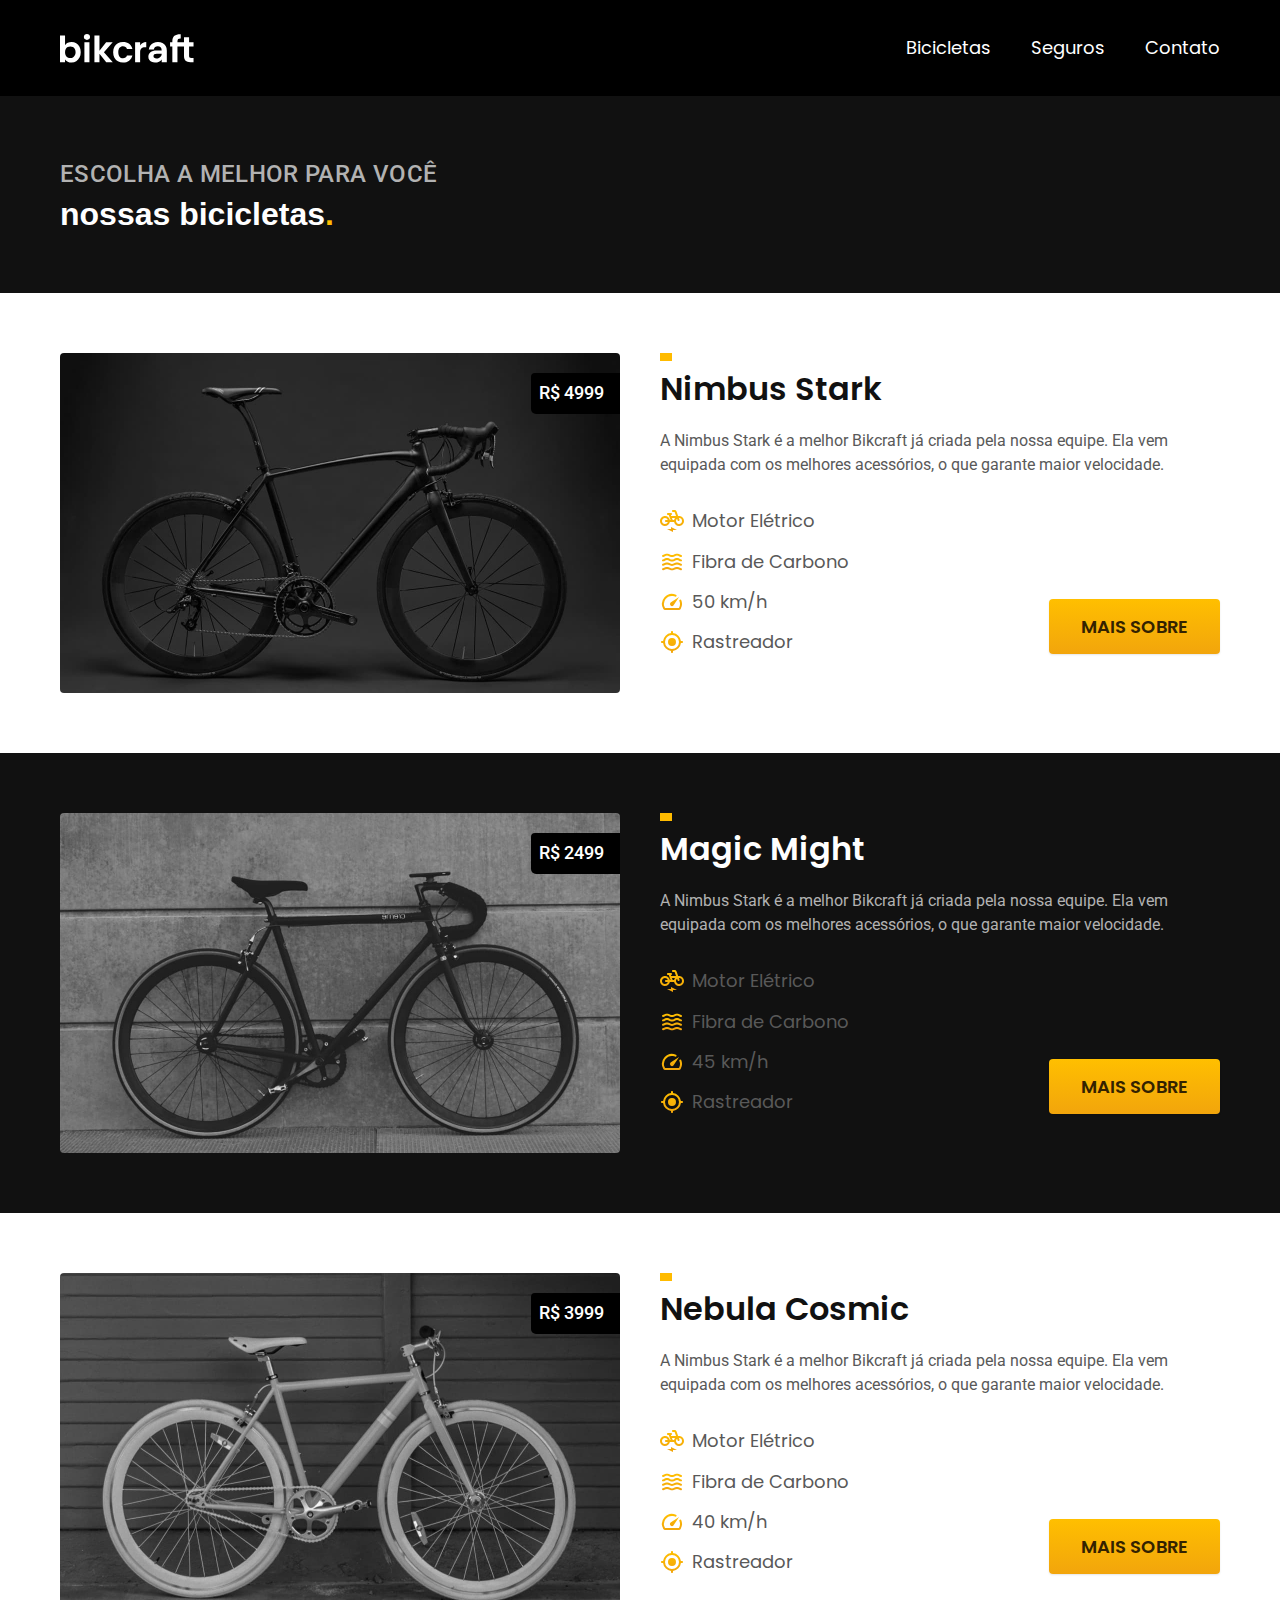
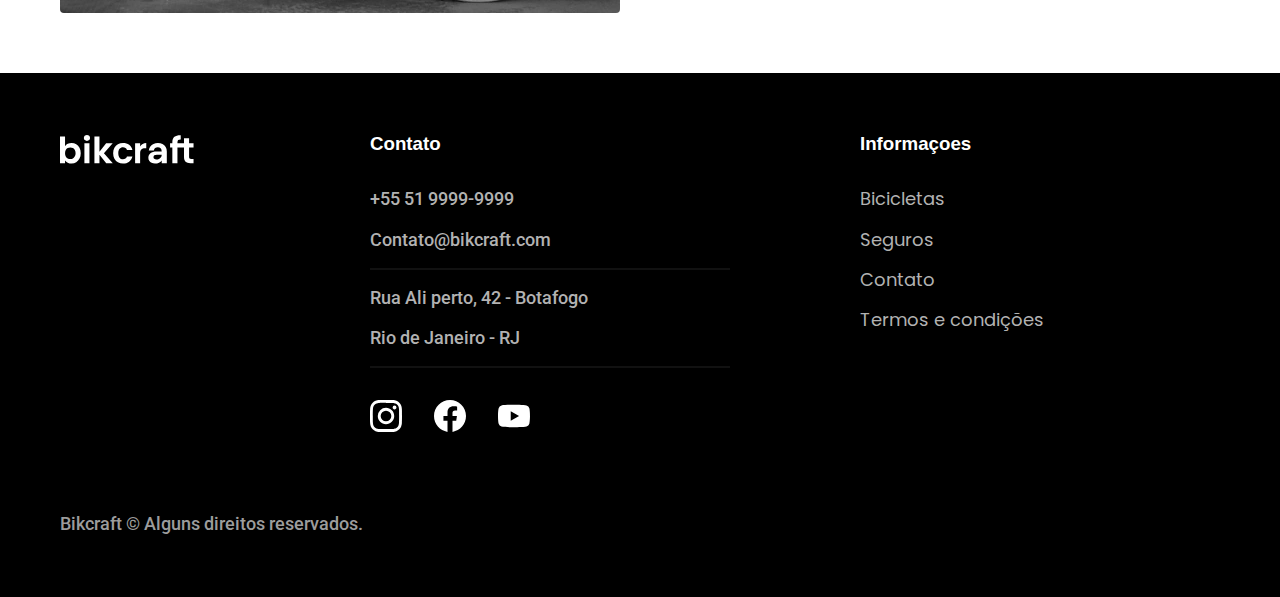
==== bicicletas.html @ 0382ec2f "bicicletas" ====
<!DOCTYPE html>
<html lang="pt-BR">

<head>
  <meta charset="UTF-8">
  <meta http-equiv="X-UA-Compatible" content="IE=edge">
  <meta name="viewport" content="width=device-width, initial-scale=1.0">
  <meta name="description" content="Termos e condições.">
  <title>Bicicletas | Bikcraft</title>

  <link rel="stylesheet" href="./css/style.css">

  <link rel="preconnect" href="https://fonts.googleapis.com">
  <link rel="preconnect" href="https://fonts.gstatic.com" crossorigin>
  <link href="https://fonts.googleapis.com/css2?family=Merriweather:ital,wght@1,900&family=Poppins:wght@400;600&family=Roboto:wght@400;500&display=swap" rel="stylesheet">
</head>

<body id="bicicletas">
  <header class="header-bg">
    <div class="header container">
      <a href="./">
        <img src="./img/bikcraft.svg" alt="Bikcraft">
      </a>

      <nav aria-label="primaria">
        <ul class="header-menu font-1-m cor-0">
          <li><a href="./bicicletas.html">Bicicletas</a></li>
          <li><a href="./seguros.html">Seguros</a></li>
          <li><a href="./contato.html">Contato</a></li>
        </ul>
      </nav>
    </div>
  </header>

  <main>
    <div class="titulo-bg">
      <div class="titulo container">
        <p class="font-2-l-b cor-5">Escolha a melhor para você</p>
        <h1 class="fonte-grande cor-0">nossas bicicletas<span class="cor-p1">.</span></h1>
      </div>
    </div>

    <div class="bicicletas container">
      <div class="bicicletas-imagem">
        <img src="./img/bicicletas/nimbus.jpg" alt="Bicicleta preta">
        <span class="font-2-m cor-0">R$ 4999</span>
      </div>
      <div class="bicicletas-conteudo">
        <h2 class="font-1-xl">Nimbus Stark</h2>
        <p class="font-2-s cor-8">A Nimbus Stark é a melhor Bikcraft já criada pela nossa equipe. Ela vem equipada com os melhores acessórios, o que garante maior velocidade.</p>
        <ul class="font-1-m cor-8">
          <li> 
            <img src="./img/icones/eletrica.svg" alt="">
            Motor Elétrico
          </li>
          <li> 
            <img src="./img/icones/carbono.svg" alt="">
            Fibra de Carbono
          </li>
          <li> 
            <img src="./img/icones/velocidade.svg" alt="">
            50 km/h
          </li>
          <li> 
            <img src="./img/icones/rastreador.svg" alt="">
            Rastreador
          </li>
        </ul>
        <a class="botao seta" href="./bicicletas/nimbus.html">Mais Sobre</a>
      </div>
    </div>


    <div class="bicicletas-bg">
      <div class="bicicletas container">
        <div class="bicicletas-imagem">
          <img src="./img/bicicletas/magic.jpg" alt="Bicicleta preta">
          <span class="font-2-m cor-0">R$ 2499</span>
        </div>
        <div class="bicicletas-conteudo">
          <h2 class="font-1-xl cor-0">Magic Might</h2>
          <p class="font-2-s cor-5">A Nimbus Stark é a melhor Bikcraft já criada pela nossa equipe. Ela vem equipada com os melhores acessórios, o que garante maior velocidade.</p>
          <ul class="font-1-m cor-8">
            <li> 
              <img src="./img/icones/eletrica.svg" alt="">
              Motor Elétrico
            </li>
            <li> 
              <img src="./img/icones/carbono.svg" alt="">
              Fibra de Carbono
            </li>
            <li> 
              <img src="./img/icones/velocidade.svg" alt="">
              45 km/h
            </li>
            <li> 
              <img src="./img/icones/rastreador.svg" alt="">
              Rastreador
            </li>
          </ul>
          <a class="botao seta" href="./bicicletas/magic.html">Mais Sobre</a>
        </div>
      </div>
    </div>


    <div class="bicicletas container">
      <div class="bicicletas-imagem">
        <img src="./img/bicicletas/nebula.jpg" alt="Bicicleta branca">
        <span class="font-2-m cor-0">R$ 3999</span>
      </div>
      <div class="bicicletas-conteudo">
        <h2 class="font-1-xl">Nebula Cosmic</h2>
        <p class="font-2-s cor-8">A Nimbus Stark é a melhor Bikcraft já criada pela nossa equipe. Ela vem equipada com os melhores acessórios, o que garante maior velocidade.</p>
        <ul class="font-1-m cor-8">
          <li> 
            <img src="./img/icones/eletrica.svg" alt="">
            Motor Elétrico
          </li>
          <li> 
            <img src="./img/icones/carbono.svg" alt="">
            Fibra de Carbono
          </li>
          <li> 
            <img src="./img/icones/velocidade.svg" alt="">
            40 km/h
          </li>
          <li> 
            <img src="./img/icones/rastreador.svg" alt="">
            Rastreador
          </li>
        </ul>
        <a class="botao seta" href="./bicicletas/nebula.html">Mais Sobre</a>
      </div>
    </div>

  </main>

  <footer class="footer-bg">
    <div class="footer container">
      <img src="./img/bikcraft.svg" alt="Bikcraft">
      <div class="footer-contato">
        <h3 class="font-2-1-b cor-0">Contato</h3>
        <ul class="font-2-m cor-5">
          <li><a href="tel:+555199999999">+55 51 9999-9999</a></li>
          <li><a href="mailto:Contato@bikcraft.com">Contato@bikcraft.com</a></li>
          <li>Rua Ali perto, 42 - Botafogo</li>
          <li>Rio de Janeiro - RJ</li>
        </ul>
        <div class="footer-redes">
          <a href="./">
            <img src="./img/redes/instagram.svg" alt="Instagram">
          </a>
          <a href="./">
            <img src="./img/redes/facebook.svg" alt="Facebook">
          </a>
          <a href="./">
            <img src="./img/redes/youtube.svg" alt="Youtube">
          </a>
        </div>
      </div>
      <div class="footer-informacoes">
        <h3 class="font-2-1-b cor-0">Informaçoes</h3>
        <nav>
          <ul class="font-1-m cor-5">
            <li><a href="./bicicletas.html">Bicicletas</a></li>
            <li><a href="./seguros.html">Seguros</a></li>
            <li><a href="./contato.html">Contato</a></li>
            <li><a href="./termos.html">Termos e condições</a></li>
          </ul>
        </nav>
      </div>
      <p class="footer-copy font-2-m cor-6">Bikcraft © Alguns direitos reservados.</p>
    </div>
  </footer>
</body>

</html>
---- css/style.css ----
@import "./global/global.css";
@import "./utilidades/tipografia.css";
@import "./utilidades/cores.css";

/* Header - footer */
@import "./global/header.css";
@import "./global/footer.css";

/* Utilidades */
@import "./utilidades/componentes.css";

/* HOME */
@import "./home/introducao.css";
@import "./home/tecnologia.css";
@import "./home/parceiros.css";
@import "./home/depoimento.css";

/* Bicicletas */
@import "./bicicletas/bicicletas-lista.css";
@import "./bicicletas/bicicletas.css";

/* Seguros */
@import "./seguros/seguros.css";

/* Termos */
@import "./termos/termos.css";
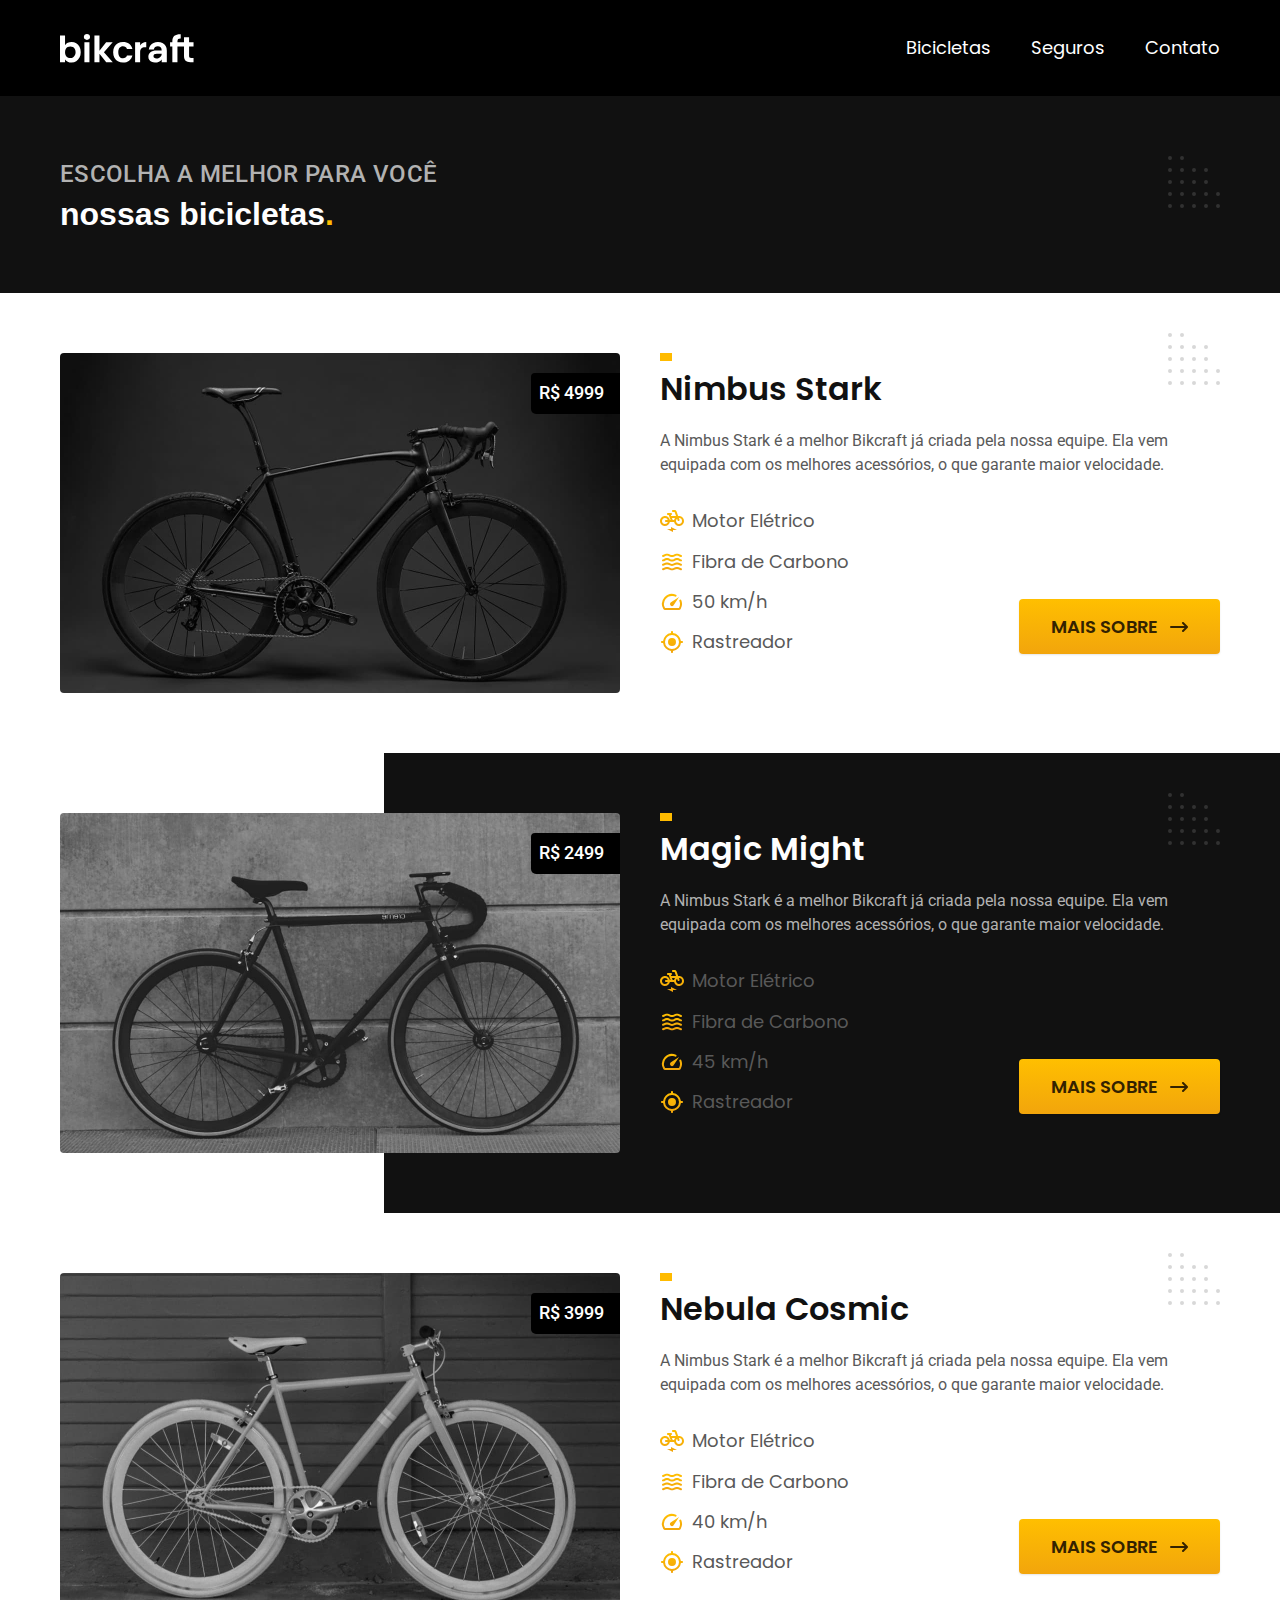
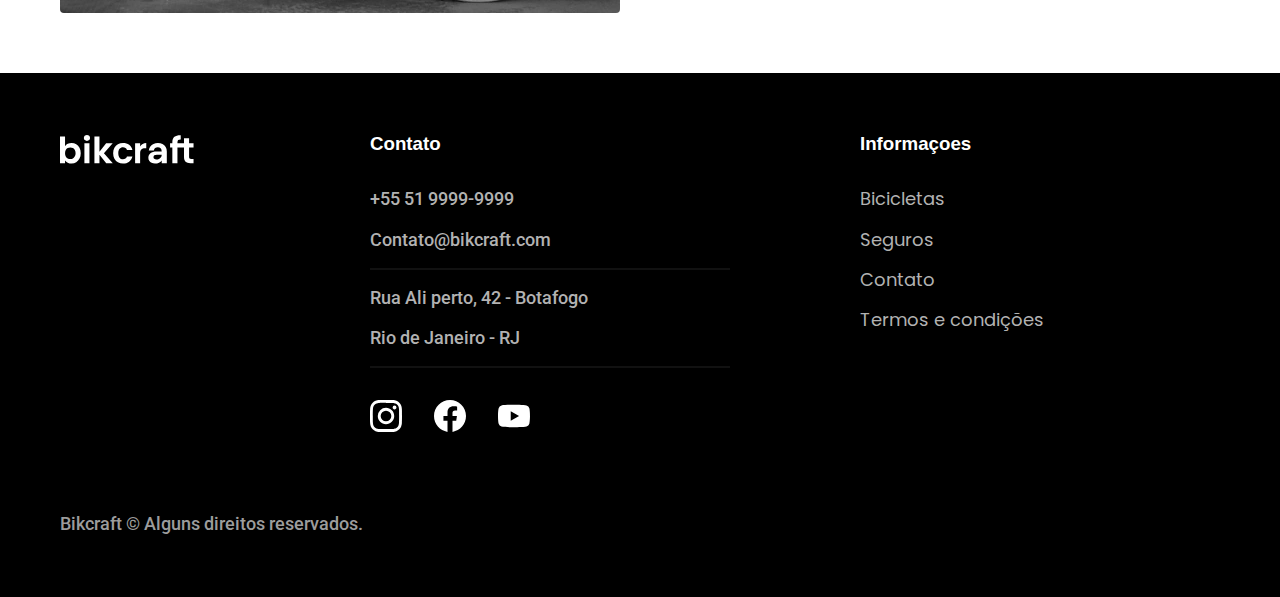
==== commit 51dd045d: "otimizacoes" ====
--- a/bicicletas.html
+++ b/bicicletas.html
@@ -8,6 +8,7 @@
   <meta name="description" content="Termos e condições.">
   <title>Bicicletas | Bikcraft</title>
 
+  <link rel="preload" href="./css/style.css" as="style">
   <link rel="stylesheet" href="./css/style.css">
 
   <link rel="preconnect" href="https://fonts.googleapis.com">
@@ -19,7 +20,7 @@
   <header class="header-bg">
     <div class="header container">
       <a href="./">
-        <img src="./img/bikcraft.svg" alt="Bikcraft">
+        <img src="./img/bikcraft.svg" width="136" height="36" alt="Bikcraft">
       </a>
 
       <nav aria-label="primaria">
@@ -42,27 +43,27 @@
 
     <div class="bicicletas container">
       <div class="bicicletas-imagem">
-        <img src="./img/bicicletas/nimbus.jpg" alt="Bicicleta preta">
+        <img src="./img/bicicletas/nimbus.jpg" width="1120" height="680" alt="Bicicleta preta">
         <span class="font-2-m cor-0">R$ 4999</span>
       </div>
       <div class="bicicletas-conteudo">
         <h2 class="font-1-xl">Nimbus Stark</h2>
         <p class="font-2-s cor-8">A Nimbus Stark é a melhor Bikcraft já criada pela nossa equipe. Ela vem equipada com os melhores acessórios, o que garante maior velocidade.</p>
         <ul class="font-1-m cor-8">
-          <li> 
-            <img src="./img/icones/eletrica.svg" alt="">
+          <li>
+            <img src="./img/icones/eletrica.svg" width="24" height="24" alt="">
             Motor Elétrico
           </li>
-          <li> 
-            <img src="./img/icones/carbono.svg" alt="">
+          <li>
+            <img src="./img/icones/carbono.svg" width="24" height="24" alt="">
             Fibra de Carbono
           </li>
-          <li> 
-            <img src="./img/icones/velocidade.svg" alt="">
+          <li>
+            <img src="./img/icones/velocidade.svg" width="24" height="24" alt="">
             50 km/h
           </li>
-          <li> 
-            <img src="./img/icones/rastreador.svg" alt="">
+          <li>
+            <img src="./img/icones/rastreador.svg" width="24" height="24" alt="">
             Rastreador
           </li>
         </ul>
@@ -74,27 +75,27 @@
     <div class="bicicletas-bg">
       <div class="bicicletas container">
         <div class="bicicletas-imagem">
-          <img src="./img/bicicletas/magic.jpg" alt="Bicicleta preta">
+          <img src="./img/bicicletas/magic.jpg" width="1120" height="680" alt="Bicicleta preta">
           <span class="font-2-m cor-0">R$ 2499</span>
         </div>
         <div class="bicicletas-conteudo">
           <h2 class="font-1-xl cor-0">Magic Might</h2>
           <p class="font-2-s cor-5">A Nimbus Stark é a melhor Bikcraft já criada pela nossa equipe. Ela vem equipada com os melhores acessórios, o que garante maior velocidade.</p>
           <ul class="font-1-m cor-8">
-            <li> 
-              <img src="./img/icones/eletrica.svg" alt="">
+            <li>
+              <img src="./img/icones/eletrica.svg" width="24" height="24" alt="">
               Motor Elétrico
             </li>
-            <li> 
-              <img src="./img/icones/carbono.svg" alt="">
+            <li>
+              <img src="./img/icones/carbono.svg" width="24" height="24" alt="">
               Fibra de Carbono
             </li>
-            <li> 
-              <img src="./img/icones/velocidade.svg" alt="">
+            <li>
+              <img src="./img/icones/velocidade.svg" width="24" height="24" alt="">
               45 km/h
             </li>
-            <li> 
-              <img src="./img/icones/rastreador.svg" alt="">
+            <li>
+              <img src="./img/icones/rastreador.svg" width="24" height="24" alt="">
               Rastreador
             </li>
           </ul>
@@ -106,27 +107,27 @@
 
     <div class="bicicletas container">
       <div class="bicicletas-imagem">
-        <img src="./img/bicicletas/nebula.jpg" alt="Bicicleta branca">
+        <img src="./img/bicicletas/nebula.jpg" width="1120" height="680" alt="Bicicleta branca">
         <span class="font-2-m cor-0">R$ 3999</span>
       </div>
       <div class="bicicletas-conteudo">
         <h2 class="font-1-xl">Nebula Cosmic</h2>
         <p class="font-2-s cor-8">A Nimbus Stark é a melhor Bikcraft já criada pela nossa equipe. Ela vem equipada com os melhores acessórios, o que garante maior velocidade.</p>
         <ul class="font-1-m cor-8">
-          <li> 
-            <img src="./img/icones/eletrica.svg" alt="">
+          <li>
+            <img src="./img/icones/eletrica.svg" width="24" height="24" alt="">
             Motor Elétrico
           </li>
-          <li> 
-            <img src="./img/icones/carbono.svg" alt="">
+          <li>
+            <img src="./img/icones/carbono.svg" width="24" height="24" alt="">
             Fibra de Carbono
           </li>
-          <li> 
-            <img src="./img/icones/velocidade.svg" alt="">
+          <li>
+            <img src="./img/icones/velocidade.svg" width="24" height="24" alt="">
             40 km/h
           </li>
-          <li> 
-            <img src="./img/icones/rastreador.svg" alt="">
+          <li>
+            <img src="./img/icones/rastreador.svg" width="24" height="24" alt="">
             Rastreador
           </li>
         </ul>
@@ -138,7 +139,7 @@
 
   <footer class="footer-bg">
     <div class="footer container">
-      <img src="./img/bikcraft.svg" alt="Bikcraft">
+      <img src="./img/bikcraft.svg" width="136" height="32" alt="Bikcraft">
       <div class="footer-contato">
         <h3 class="font-2-1-b cor-0">Contato</h3>
         <ul class="font-2-m cor-5">
@@ -149,13 +150,13 @@
         </ul>
         <div class="footer-redes">
           <a href="./">
-            <img src="./img/redes/instagram.svg" alt="Instagram">
+            <img src="./img/redes/instagram.svg" width="32" height="32" alt="Instagram">
           </a>
           <a href="./">
-            <img src="./img/redes/facebook.svg" alt="Facebook">
+            <img src="./img/redes/facebook.svg" width="32" height="32" alt="Facebook">
           </a>
           <a href="./">
-            <img src="./img/redes/youtube.svg" alt="Youtube">
+            <img src="./img/redes/youtube.svg" width="32" height="32" alt="Youtube">
           </a>
         </div>
       </div>
--- a/css/style.css
+++ b/css/style.css
@@ -8,6 +8,7 @@
 
 /* Utilidades */
 @import "./utilidades/componentes.css";
+@import "./utilidades/formulario.css";
 
 /* HOME */
 @import "./home/introducao.css";
@@ -19,8 +20,21 @@
 @import "./bicicletas/bicicletas-lista.css";
 @import "./bicicletas/bicicletas.css";
 
+/* Bicicleta */
+@import "./bicicleta/bicicleta.css";
+@import "./bicicleta/seguro.css";
+
 /* Seguros */
 @import "./seguros/seguros.css";
+@import "./seguros/vantagens.css";
+@import "./seguros/perguntas.css";
+
+/* Contato */
+@import "./contato/contato.css";
+@import "./contato/lojas.css";
+
+/* Orcamento */
+@import "./orcamento/orcamento.css";
 
 /* Termos */
 @import "./termos/termos.css";--- a/css/style.css
+++ b/css/style.css
@@ -8,6 +8,7 @@
 
 /* Utilidades */
 @import "./utilidades/componentes.css";
+@import "./utilidades/formulario.css";
 
 /* HOME */
 @import "./home/introducao.css";
@@ -19,8 +20,21 @@
 @import "./bicicletas/bicicletas-lista.css";
 @import "./bicicletas/bicicletas.css";
 
+/* Bicicleta */
+@import "./bicicleta/bicicleta.css";
+@import "./bicicleta/seguro.css";
+
 /* Seguros */
 @import "./seguros/seguros.css";
+@import "./seguros/vantagens.css";
+@import "./seguros/perguntas.css";
+
+/* Contato */
+@import "./contato/contato.css";
+@import "./contato/lojas.css";
+
+/* Orcamento */
+@import "./orcamento/orcamento.css";
 
 /* Termos */
 @import "./termos/termos.css";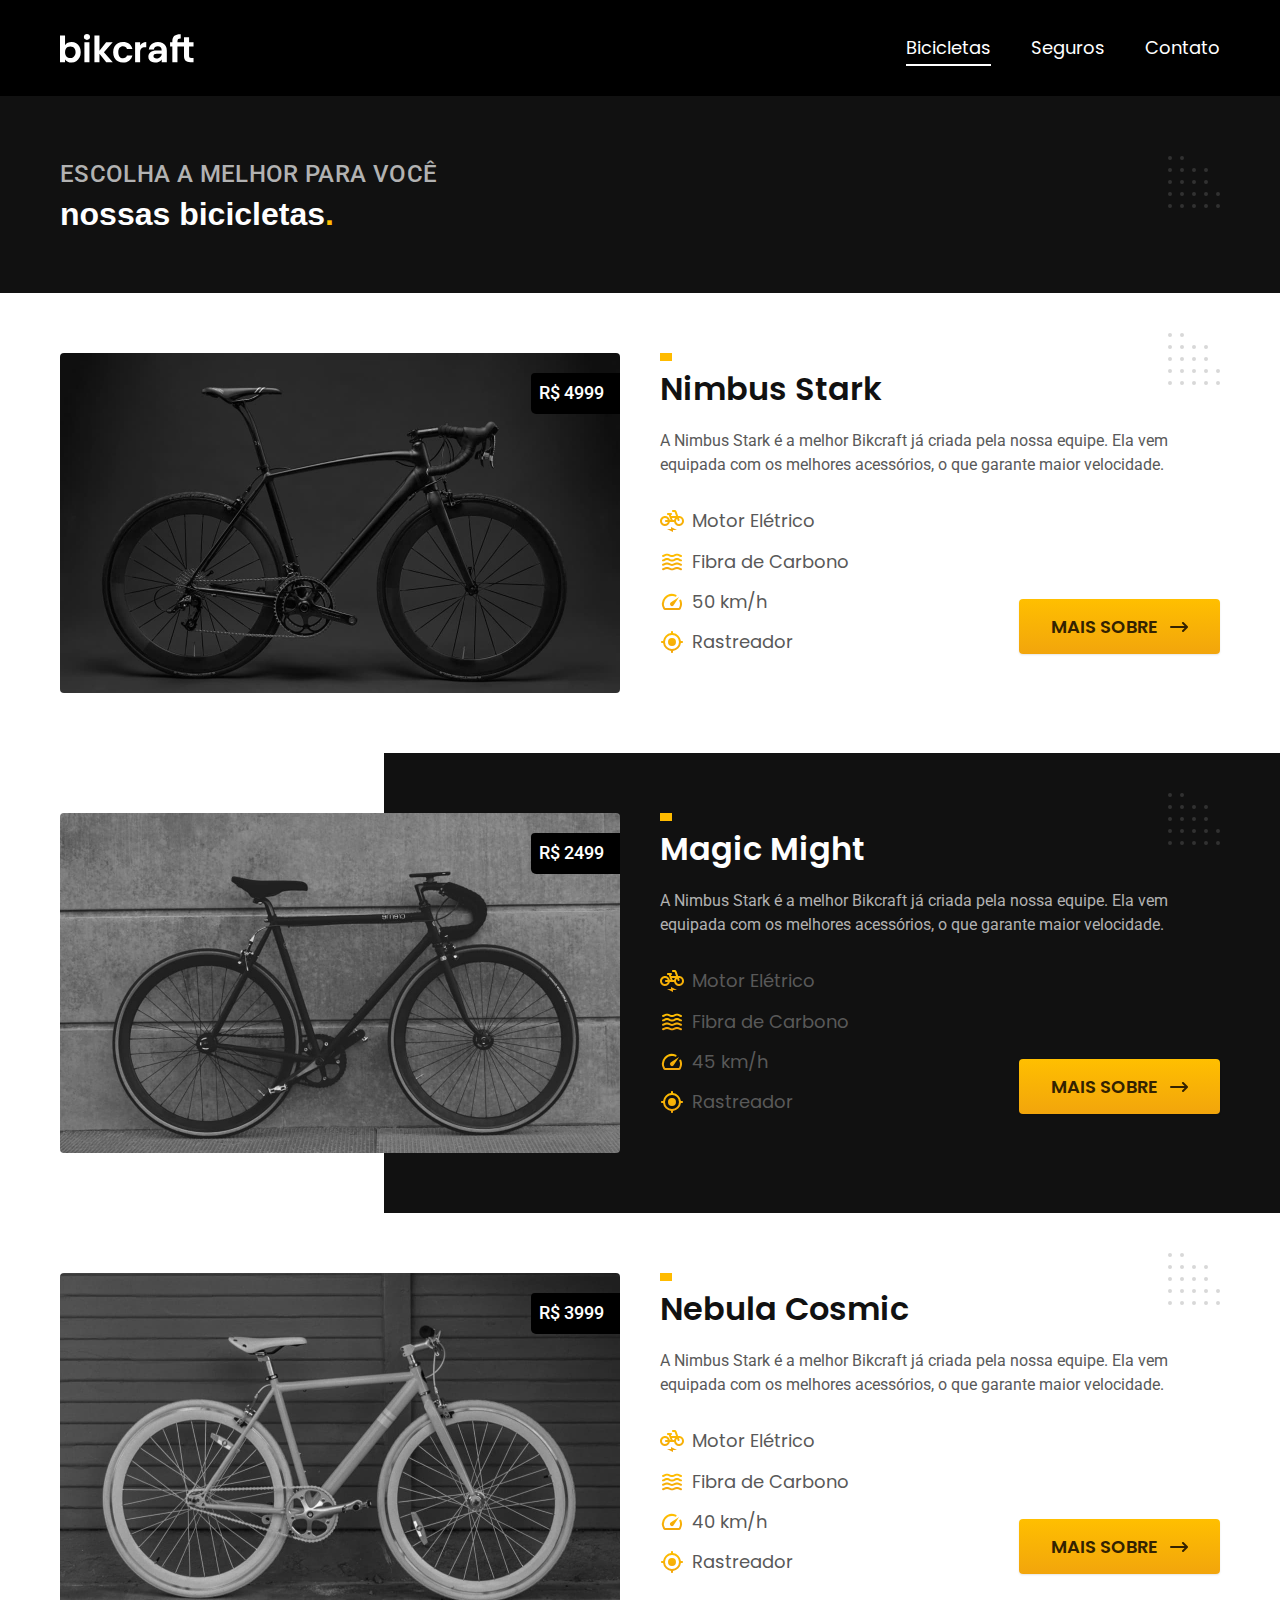
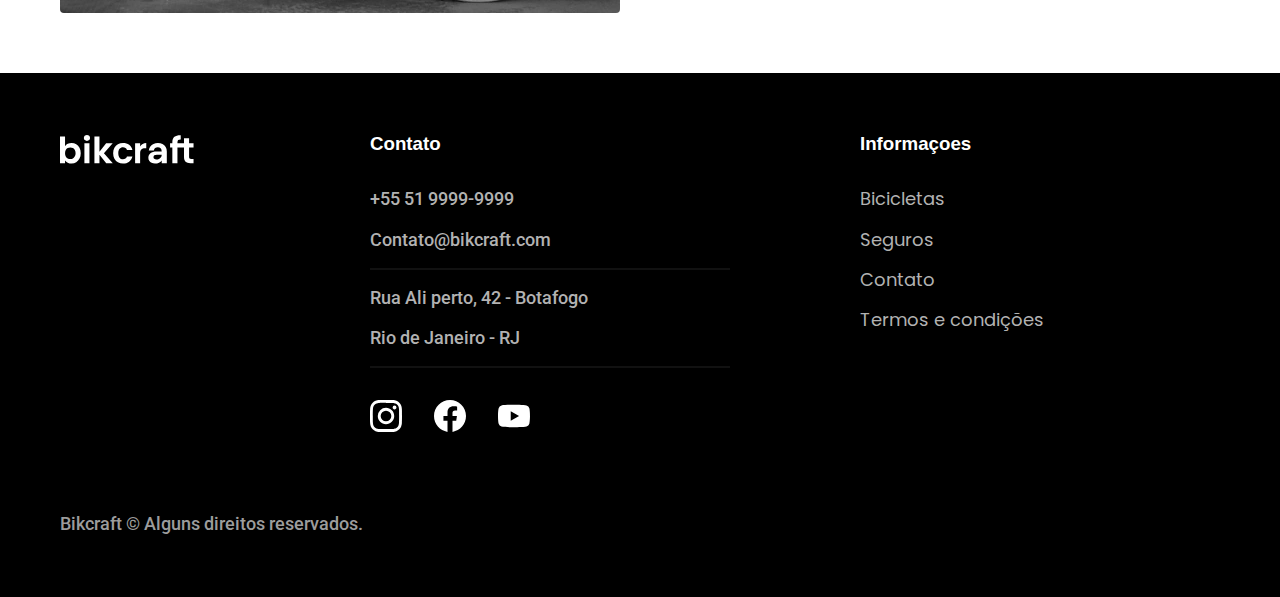
==== commit b3f0b00b: "js-efeito-menu" ====
--- a/bicicletas.html
+++ b/bicicletas.html
@@ -174,6 +174,7 @@
       <p class="footer-copy font-2-m cor-6">Bikcraft © Alguns direitos reservados.</p>
     </div>
   </footer>
+  <script src="./js/script.js"></script>
 </body>
 
 </html>